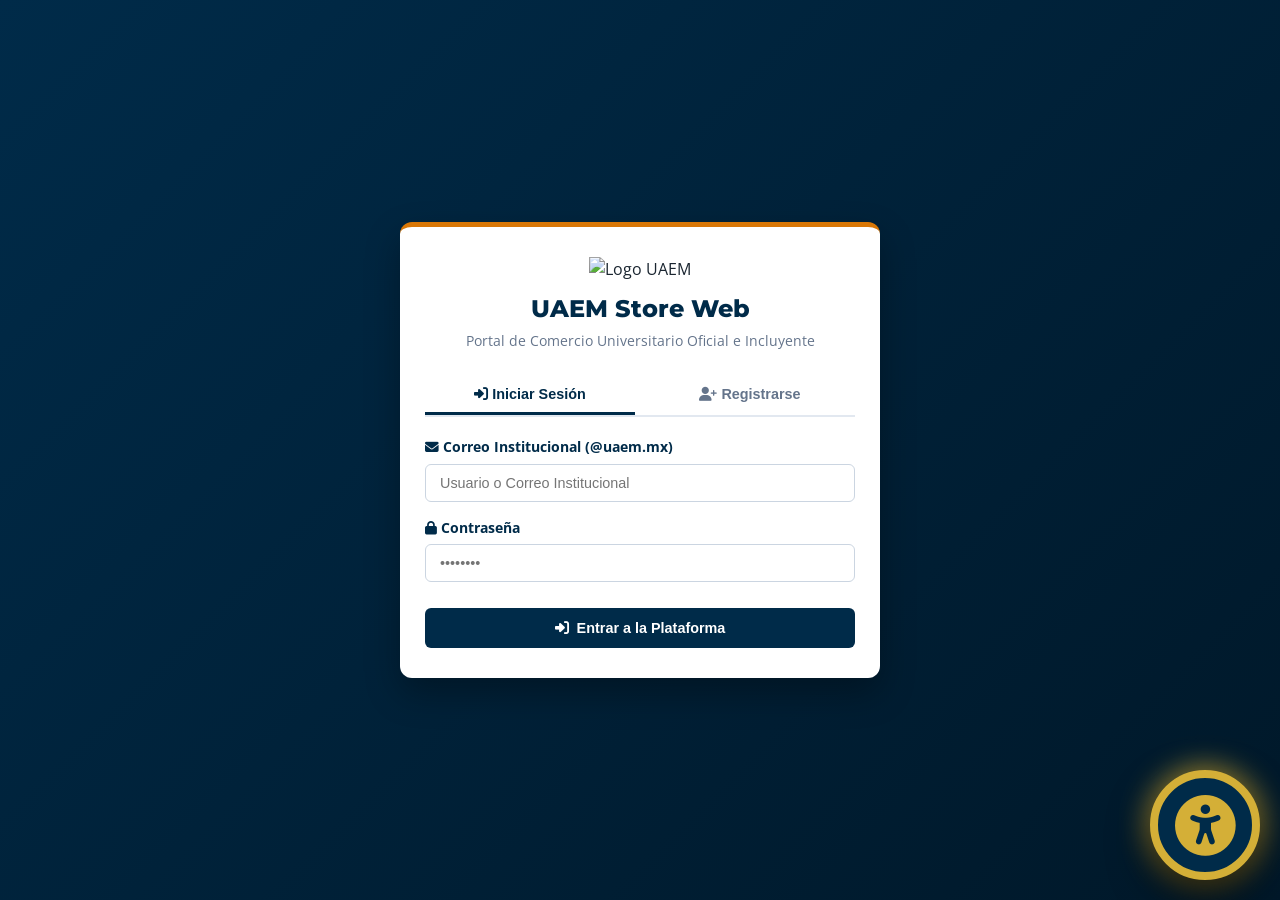
==== admin.html @ b70defae "Admin agregado y modificacion en accesibilidad" ====
<!DOCTYPE html>
<html lang="es">
<head>
  <meta charset="UTF-8">
  <meta name="viewport" content="width=device-width, initial-scale=1.0">
  <title>UAEM Store Web - Panel de Administración</title>
  
  <link href="https://fonts.googleapis.com/css2?family=Montserrat:wght@400;500;600;700;800&family=Open+Sans:wght@400;500;600&display=swap" rel="stylesheet">
  <link rel="stylesheet" href="https://cdnjs.cloudflare.com/ajax/libs/font-awesome/6.4.0/css/all.min.css">
  <link rel="stylesheet" href="main.css">
  <link rel="stylesheet" href="admin.css">

  <!-- Chart.js para las gráficas -->
  <script src="https://cdn.jsdelivr.net/npm/chart.js"></script>
  <!-- Supabase & SweetAlert2 -->
  <script src="https://cdn.jsdelivr.net/npm/@supabase/supabase-js@2"></script>
  <script src="https://cdn.jsdelivr.net/npm/sweetalert2@11"></script>
</head>
<body>

  <header>
    <!-- Navbar estándar -->
    <div class="navbar">
      <a href="index.html" class="brand">
        <img src="https://upload.wikimedia.org/wikipedia/commons/2/25/Logo_uaem_morelos.png" alt="Escudo UAEM">
        <div><div class="brand-title">UAEM <span>Store Admin</span></div></div>
      </a>
      <div class="nav-actions">
        <a href="index.html" class="nav-btn"><i class="fa-solid fa-store"></i> Ir al Catálogo</a>
        <a href="admin.html" class="nav-btn active"><i class="fa-solid fa-chart-line"></i> Panel Admin</a>
        <button class="btn-logout-navbar" onclick="logout()"><i class="fa-solid fa-right-from-bracket"></i> Salir</button>
      </div>
    </div>
  </header>

  <main>
    <h2><i class="fa-solid fa-user-shield"></i> Panel de Control Universitario</h2>
    
    <!-- Tarjetas de Resumen (KPIs) -->
    <div class="admin-kpi-grid">
      <div class="kpi-card">
        <i class="fa-solid fa-chart-bar"></i>
        <div>
          <span class="kpi-title">Ventas Totales</span>
          <h3 id="kpiTotalSales">$0.00 MXN</h3>
        </div>
      </div>
      <div class="kpi-card">
        <i class="fa-solid fa-boxes-stacked"></i>
        <div>
          <span class="kpi-title">Productos Publicados</span>
          <h3 id="kpiTotalProducts">0</h3>
        </div>
      </div>
      <div class="kpi-card">
        <i class="fa-solid fa-users"></i>
        <div>
          <span class="kpi-title">Usuarios Activos</span>
          <h3 id="kpiTotalUsers">0</h3>
        </div>
      </div>
    </div>

    <!-- Contenedor de la Gráfica de Ventas -->
    <div class="table-container" style="margin-top: 25px;">
      <div class="table-header">
        <h2><i class="fa-solid fa-chart-line"></i> Histórico de Ventas por Día</h2>
      </div>
      <div style="position: relative; height: 350px; width: 100%;">
        <canvas id="salesChart"></canvas>
      </div>
    </div>
  </main>

  <script src="main.js"></script>
  <script src="admin.js"></script>
</body>
</html>
---- main.css ----
:root {
  --uaem-blue-dark: #001f3f;
  --uaem-blue-main: #002b49;
  --uaem-blue-light: #00407a;
  --uaem-blue-hover: #00569e;
  --uaem-gold: #d4af37;
  --uaem-white: #ffffff;
  --bg-gray: #f4f6f9;
  --card-bg: #ffffff;
  --text-main: #1a2530;
  --text-muted: #5a6e7f;
  --border-color: #cbd5e1;
  --danger: #d9534f;
  --success: #28a745;
  --radius: 10px;
  --shadow: 0 4px 15px rgba(0, 31, 63, 0.08);
  --app-font: 'Open Sans', sans-serif;
  --line-spacing: 1.5;
  --word-spacing: 0px;
  --letter-spacing: 0px;
}

* { box-sizing: border-box; margin: 0; padding: 0; }
html, body { 
  font-size: 100%; 
  scroll-behavior: auto !important;
  width: 100%;
  max-width: 100vw;
  overflow-x: hidden !important;
}
body {
  font-family: var(--app-font);
  background-color: var(--bg-gray);
  color: var(--text-main);
  min-height: 100vh;
  display: flex;
  flex-direction: column;
  line-height: var(--line-spacing);
  word-spacing: var(--word-spacing);
  letter-spacing: var(--letter-spacing);
  transition: background-color 0.3s, color 0.3s;
}
h1, h2, h3, h4, h5, h6 { font-family: 'Montserrat', sans-serif; }

/* MODO ACCESIBILIDAD Y CONTRASTES */
body.accessible-dyslexic { --app-font: Arial, Helvetica, sans-serif !important; font-weight: 500; }

body.high-contrast-dark {
  --bg-gray: #000000 !important;
  --card-bg: #121212 !important;
  --text-main: #ffffff !important;
  --text-muted: #ffff00 !important;
  --border-color: #ffd700 !important;
  --uaem-blue-dark: #000000 !important;
  --uaem-blue-main: #111111 !important;
  --uaem-blue-light: #222222 !important;
}

body.high-contrast-dark .card, 
body.high-contrast-dark .table-container,
body.high-contrast-dark .controls-card,
body.high-contrast-dark .auth-card,
body.high-contrast-dark .modal-card,
body.high-contrast-dark .accessibility-panel,
body.high-contrast-dark .acc-section-box {
  background-color: #0d0d0d !important;
  border: 2px solid #ffd700 !important;
  color: #ffffff !important;
}

body.high-contrast-dark .acc-tile { background-color: #121212 !important; border: 2px solid #ffd700 !important; color: #ffffff !important; }
body.high-contrast-dark .acc-tile i { color: #ffff00 !important; }
body.high-contrast-dark .acc-tile span { color: #ffffff !important; }
body.high-contrast-dark .acc-tile.active { background-color: #ffd700 !important; color: #000000 !important; }
body.high-contrast-dark .acc-tile.active i, body.high-contrast-dark .acc-tile.active span { color: #000000 !important; }
body.high-contrast-dark .acc-section-title { color: #ffff00 !important; }
body.high-contrast-dark .acc-section-sub { color: #ffffff !important; font-weight: 600 !important; }
body.high-contrast-dark .acc-pill-btn { background-color: #1a1a1a !important; color: #ffffff !important; border: 2px solid #ffd700 !important; }
body.high-contrast-dark .acc-pill-btn.active { background-color: #ffd700 !important; color: #000000 !important; font-weight: 800 !important; }
body.high-contrast-dark .acc-reset-btn { color: #ffff00 !important; }
body.high-contrast-dark .card-title, body.high-contrast-dark h2, body.high-contrast-dark h3, body.high-contrast-dark h4, body.high-contrast-dark th, body.high-contrast-dark .card-price, body.high-contrast-dark .auth-header h2, body.high-contrast-dark .form-group label { color: #ffff00 !important; }
body.high-contrast-dark .auth-header p, body.high-contrast-dark .auth-toggle { color: #ffffff !important; }
body.high-contrast-dark .form-control, body.high-contrast-dark select.form-control, body.high-contrast-dark input.form-control { background-color: #111111 !important; color: #ffffff !important; border: 2px solid #ffd700 !important; }
body.high-contrast-dark .form-control::placeholder { color: #fef08a !important; }
body.high-contrast-dark .btn-link-action { color: #ffff00 !important; text-decoration: underline !important; }
body.high-contrast-dark .pill { background-color: #1a1a1a !important; color: #ffffff !important; border: 1.5px solid #ffd700 !important; }
body.high-contrast-dark .pill.active { background-color: #ffd700 !important; color: #000000 !important; font-weight: 800 !important; }
body.high-contrast-dark .search-box input { background-color: #111111 !important; color: #ffffff !important; border: 2px solid #ffd700 !important; }
body.high-contrast-dark .seller-box { background: #181818 !important; border: 1.5px solid #ffd700 !important; border-left: 6px solid #ffd700 !important; }
body.high-contrast-dark .seller-name { color: #ffd700 !important; }
body.high-contrast-dark .seller-schedule { color: #38bdf8 !important; font-weight: 700 !important; }

body.high-contrast-light {
  --bg-gray: #ffffff !important;
  --card-bg: #ffffff !important;
  --text-main: #000000 !important;
  --text-muted: #002b49 !important;
  --border-color: #002b49 !important;
  --uaem-blue-dark: #001020 !important;
  --uaem-blue-main: #002b49 !important;
  --uaem-blue-light: #00407a !important;
}

body.high-contrast-light .card, body.high-contrast-light .controls-card, body.high-contrast-light .table-container { border: 2px solid #002b49 !important; }
html.filter-monochrome { filter: grayscale(100%) !important; }
body.highlight-links a, body.highlight-links button { outline: 4px dashed #d4af37 !important; outline-offset: 3px !important; }
body.highlight-headers h1, body.highlight-headers h2, body.highlight-headers h3, body.highlight-headers h4 { background-color: #fef08a !important; color: #000000 !important; padding: 2px 6px; border-radius: 4px; }
body.cursor-large-white, body.cursor-large-white * { cursor: url('data:image/svg+xml;utf8,<svg xmlns="http://www.w3.org/2000/svg" width="36" height="36" viewBox="0 0 24 24" fill="white" stroke="black" stroke-width="2"><path d="M3 3l7 18 3-7 7-3L3 3z"/></svg>'), auto !important; }
body.cursor-large-black, body.cursor-large-black * { cursor: url('data:image/svg+xml;utf8,<svg xmlns="http://www.w3.org/2000/svg" width="36" height="36" viewBox="0 0 24 24" fill="black" stroke="white" stroke-width="2"><path d="M3 3l7 18 3-7 7-3L3 3z"/></svg>'), auto !important; }
*:focus-visible { outline: 4px solid var(--uaem-gold) !important; outline-offset: 3px !important; }

/* AUTH Y COMPONENTES */
.auth-body {
  background: linear-gradient(135deg, rgba(0, 31, 63, 0.94) 0%, rgba(0, 43, 73, 0.96) 100%), 
              url('https://images.unsplash.com/photo-1541829070764-84a7d30dd3f3?auto=format&fit=crop&w=1920&q=80') center/cover no-repeat !important;
  min-height: 100vh;
  display: flex;
  align-items: center;
  justify-content: center;
  padding: 20px;
}
.auth-card {
  background: var(--uaem-white);
  width: 100%;
  max-width: 490px;
  border-radius: 12px;
  box-shadow: 0 15px 40px rgba(0,0,0,0.6);
  padding: 38px 32px;
  border-top: 7px solid var(--uaem-gold);
}
.auth-header { text-align: center; margin-bottom: 25px; }
.auth-header img { height: 78px; margin-bottom: 12px; }
.auth-header h2 { color: var(--uaem-blue-main); font-size: 1.55rem; font-weight: 800; }
.auth-header p { color: var(--text-muted); font-size: 0.9rem; margin-top: 4px; }

.form-group { margin-bottom: 18px; }
.form-group label { display: block; font-weight: 600; font-size: 0.85rem; color: var(--uaem-blue-main); margin-bottom: 6px; }
.form-control { width: 100%; padding: 11px 14px; border: 1.5px solid var(--border-color); border-radius: 6px; font-size: 0.95rem; transition: all 0.2s; }
.form-control:focus { outline: none; border-color: var(--uaem-blue-main); box-shadow: 0 0 0 3px rgba(0, 43, 73, 0.15); }
.btn { display: inline-flex; align-items: center; justify-content: center; gap: 8px; padding: 10px 18px; border-radius: 6px; font-weight: 600; font-size: 0.9rem; cursor: pointer; border: none; transition: background 0.2s, transform 0.1s; text-decoration: none; }
.btn-primary { background: var(--uaem-blue-main); color: var(--uaem-white); }
.btn-primary:hover { background: var(--uaem-blue-light); }
.btn-secondary { background: #e2e8f0; color: var(--text-main); }
.btn-secondary:hover { background: #cbd5e1; }
.btn-warning { background: var(--uaem-gold); color: var(--uaem-blue-dark); }
.btn-warning:hover { background: #c29d2b; }
.btn-danger { background: var(--danger); color: white; }
.btn-danger:hover { background: #b52a25; }
.btn-disabled { background: #cbd5e1; color: #64748b; cursor: not-allowed; }

.auth-toggle { text-align: center; margin-top: 20px; font-size: 0.88rem; color: var(--text-muted); }
.btn-link-action { background: none; border: none; color: var(--uaem-blue-main); font-weight: 800; font-size: 0.9rem; cursor: pointer; text-decoration: underline; padding: 4px 8px; border-radius: 4px; transition: color 0.2s, background 0.2s; }
.btn-link-action:hover { color: var(--uaem-blue-hover); background: rgba(0, 43, 73, 0.08); }

/* HEADER NAVBAR */
header { background: var(--uaem-blue-dark); color: var(--uaem-white); border-bottom: 3px solid var(--uaem-gold); position: sticky; top: 0; z-index: 1000; width: 100%; }
.navbar { max-width: 1300px; margin: 0 auto; padding: 12px 24px; display: flex; align-items: center; justify-content: space-between; gap: 15px; flex-wrap: wrap; }
.brand { display: flex; align-items: center; gap: 14px; text-decoration: none; color: white; }
.brand img { height: 48px; background: white; padding: 4px; border-radius: 6px; }
.brand-title { font-size: 1.35rem; font-weight: 800; letter-spacing: -0.5px; }
.brand-title span { color: var(--uaem-gold); }
.brand-sub { font-size: 0.72rem; opacity: 0.8; letter-spacing: 0.5px; }
.nav-actions { display: flex; align-items: center; gap: 8px; flex-wrap: wrap; }
.nav-btn { background: rgba(255,255,255,0.1); color: white; border: 1px solid rgba(255,255,255,0.2); padding: 8px 12px; border-radius: 6px; cursor: pointer; font-size: 0.85rem; font-weight: 600; display: flex; align-items: center; gap: 6px; transition: all 0.2s; text-decoration: none; }
.nav-btn:hover, .nav-btn.active { background: var(--uaem-blue-light); border-color: white; }
.badge { background: var(--uaem-gold); color: var(--uaem-blue-dark); font-weight: 800; font-size: 0.75rem; padding: 2px 7px; border-radius: 20px; }
.user-pill { display: flex; align-items: center; gap: 8px; background: rgba(255,255,255,0.08); padding: 6px 12px; border-radius: 30px; border: 1px solid rgba(255,255,255,0.15); }
.avatar { width: 32px; height: 32px; background: var(--uaem-gold); color: var(--uaem-blue-dark); border-radius: 50%; display: flex; align-items: center; justify-content: center; font-weight: 800; font-size: 0.85rem; }
.user-info { display: flex; flex-direction: column; }
.user-name { font-size: 0.85rem; font-weight: 700; }
.user-role { font-size: 0.7rem; opacity: 0.8; }
.user-bar { background: var(--uaem-blue-main); color: white; padding: 6px 24px; font-size: 0.8rem; display: flex; justify-content: space-between; border-bottom: 1px solid rgba(255,255,255,0.1); flex-wrap: wrap; gap: 10px; }

/* BOTÓN DESTACADO PARA CERRAR SESIÓN */
.btn-logout-navbar {
  display: inline-flex;
  align-items: center;
  gap: 6px;
  background-color: #dc2626;
  color: #ffffff;
  border: 2px solid #ef4444;
  padding: 8px 14px;
  border-radius: 8px;
  font-weight: 700;
  font-size: 0.85rem;
  cursor: pointer;
  transition: all 0.2s ease-in-out;
  box-shadow: 0 2px 8px rgba(220, 38, 38, 0.3);
}
.btn-logout-navbar:hover {
  background-color: #b91c1c;
  border-color: #fca5a5;
  transform: translateY(-1px);
  box-shadow: 0 4px 12px rgba(220, 38, 38, 0.5);
}
.btn-logout-navbar i { font-size: 1rem; }

body.high-contrast-dark .btn-logout-navbar {
  background-color: #991b1b !important;
  border: 2px solid #ffd700 !important;
  color: #ffffff !important;
}
body.high-contrast-dark .btn-logout-navbar:hover {
  background-color: #ffd700 !important;
  color: #000000 !important;
}

main { max-width: 1300px; margin: 0 auto; padding: 25px 24px; flex: 1; width: 100%; }

.controls-card { background: var(--card-bg); border-radius: var(--radius); padding: 20px; margin-bottom: 25px; box-shadow: var(--shadow); border: 1.5px solid var(--border-color); display: flex; flex-wrap: wrap; gap: 15px; align-items: center; justify-content: space-between; }
.search-box { flex: 1; min-width: 260px; position: relative; }
.search-box i { position: absolute; left: 14px; top: 50%; transform: translateY(-50%); color: var(--text-muted); }
.search-box input { padding-left: 40px; }
.filter-pills { display: flex; gap: 8px; flex-wrap: wrap; }
.pill { background: #edf2f7; color: var(--text-main); border: 1px solid #cbd5e1; padding: 7px 14px; border-radius: 20px; font-size: 0.85rem; font-weight: 600; cursor: pointer; transition: all 0.2s; }
.pill:hover, .pill.active { background: var(--uaem-blue-main); color: white; border-color: var(--uaem-blue-main); }

.grid { display: grid; grid-template-columns: repeat(auto-fill, minmax(280px, 1fr)); gap: 22px; }
.card { background: var(--card-bg); border-radius: var(--radius); overflow: hidden; box-shadow: var(--shadow); border: 1.5px solid var(--border-color); display: flex; flex-direction: column; transition: transform 0.2s, box-shadow 0.2s; }
.card:hover { transform: translateY(-4px); box-shadow: 0 8px 25px rgba(0, 31, 63, 0.12); }
.card.out-of-stock { filter: grayscale(100%); opacity: 0.75; background: #f1f5f9; }
.card-img-wrap { position: relative; height: 180px; background: #e2e8f0; }
.card-img { width: 100%; height: 100%; object-fit: cover; }
.category-tag { position: absolute; top: 10px; right: 10px; background: rgba(0, 31, 63, 0.85); color: white; font-size: 0.7rem; font-weight: 700; text-transform: uppercase; padding: 4px 8px; border-radius: 4px; }
.soldout-tag { position: absolute; top: 10px; left: 10px; background: #d9534f; color: white; font-size: 0.75rem; font-weight: 800; text-transform: uppercase; padding: 4px 10px; border-radius: 4px; }
.card-body { padding: 18px; flex: 1; display: flex; flex-direction: column; justify-content: space-between; }
.card-title { font-size: 1rem; font-weight: 700; color: var(--uaem-blue-main); margin-bottom: 6px; line-height: 1.3; }
.card-price { font-size: 1.25rem; font-weight: 800; color: var(--text-main); margin-bottom: 12px; }

.seller-box { background: #f8fafc; border-radius: 6px; padding: 10px; border: 1px solid #cbd5e1; border-left: 4px solid var(--uaem-blue-main); margin-bottom: 15px; font-size: 0.8rem; }
.seller-name { font-weight: 700; color: var(--uaem-blue-main); display: flex; align-items: center; gap: 5px; }
.seller-faculty { color: var(--text-muted); font-size: 0.75rem; margin-top: 2px; }
.seller-schedule { color: #00569e; font-size: 0.75rem; margin-top: 4px; font-weight: 600; display: flex; align-items: center; gap: 4px; }

/* ESTILOS DEL PUNTO DE ENTREGA SEGURO EN TARJETA */
.seller-location {
  color: #059669;
  font-size: 0.75rem;
  margin-top: 5px;
  font-weight: 700;
  display: flex;
  align-items: center;
  gap: 5px;
}

body.high-contrast-dark .seller-location {
  color: #4ade80 !important;
}

.card-footer { display: flex; justify-content: space-between; align-items: center; margin-top: auto; gap: 10px; }
.stock-info { font-size: 0.78rem; font-weight: 600; color: var(--text-muted); }
.stock-info.low { color: var(--danger); font-weight: 800; }

.table-container { background: white; border-radius: var(--radius); box-shadow: var(--shadow); border: 1.5px solid var(--border-color); padding: 25px; margin-bottom: 25px; }
.table-header { display: flex; justify-content: space-between; align-items: center; margin-bottom: 20px; border-bottom: 2px solid var(--bg-gray); padding-bottom: 15px; }
.table-header h2 { color: var(--uaem-blue-main); font-size: 1.4rem; font-weight: 700; }
table { width: 100%; border-collapse: collapse; margin-bottom: 20px; }
th { text-align: left; padding: 12px; background: #f1f5f9; color: var(--uaem-blue-main); font-weight: 700; font-size: 0.85rem; }
td { padding: 14px 12px; border-bottom: 1px solid #e2e8f0; font-size: 0.9rem; vertical-align: middle; }
.cart-summary { display: flex; justify-content: flex-end; align-items: center; gap: 20px; font-size: 1.2rem; font-weight: 800; }

.modal-overlay { position: fixed; top: 0; left: 0; right: 0; bottom: 0; background: rgba(0, 31, 63, 0.75); z-index: 9998; display: none; align-items: center; justify-content: center; padding: 20px; }
.modal-overlay.active { display: flex; }
.modal-card { background: white; width: 100%; max-width: 550px; border-radius: var(--radius); padding: 30px; box-shadow: 0 10px 30px rgba(0,0,0,0.3); max-height: 90vh; overflow-y: auto; }
.modal-header { display: flex; justify-content: space-between; align-items: center; margin-bottom: 20px; }
.modal-header h3 { color: var(--uaem-blue-main); font-size: 1.3rem; }
.close-modal { cursor: pointer; font-size: 1.3rem; color: var(--text-muted); }
.table-input { width: 90px; padding: 6px; border: 1px solid var(--border-color); border-radius: 4px; font-weight: 700; }

footer { background: var(--uaem-blue-dark); color: white; text-align: center; padding: 20px; margin-top: auto; font-size: 0.85rem; border-top: 3px solid var(--uaem-gold); }
.empty-state { text-align: center; padding: 50px 20px; color: var(--text-muted); }
.empty-state i { font-size: 3rem; margin-bottom: 15px; opacity: 0.4; color: var(--uaem-blue-main); }
.pay-badge { display: inline-flex; align-items: center; gap: 5px; padding: 4px 10px; border-radius: 20px; font-size: 0.75rem; font-weight: 700; }
.pay-cash { background: #dcfce7; color: #166534; }
.pay-transfer { background: #dbeafe; color: #1e40af; }
.status-badge-success { display: inline-flex; align-items: center; gap: 6px; padding: 6px 14px; border-radius: 20px; font-size: 0.8rem; font-weight: 700; background: #28a745; color: #ffffff; box-shadow: 0 2px 6px rgba(40, 167, 69, 0.25); }
.out-alert { background: #fee2e2; color: #991b1b; padding: 4px 8px; border-radius: 4px; font-size: 0.75rem; font-weight: 700; display: inline-flex; align-items: center; gap: 5px; margin-top: 4px; }

/* ACCESIBILIDAD FLOTANTE */
.btn-accessibility-floating { 
  position: fixed !important; 
  bottom: 30px !important; 
  right: 30px !important; 
  width: 160px !important;        /* Aumentado a 160px */
  height: 160px !important;       /* Aumentado a 160px */
  border-radius: 50% !important; 
  background: var(--uaem-blue-main) !important; 
  color: var(--uaem-gold) !important; 
  border: 8px solid var(--uaem-gold) !important; /* Borde más grueso para resaltar */
  font-size: 5.5rem !important;    /* Icono ultra grande */
  cursor: pointer !important; 
  z-index: 2147483647 !important; 
  pointer-events: auto !important; 
  box-shadow: 0 15px 40px rgba(0, 0, 0, 0.8), 0 0 30px rgba(212, 175, 55, 1) !important; 
  display: flex !important; 
  align-items: center !important; 
  justify-content: center !important; 
  transition: transform 0.2s, background 0.2s !important; 
}

.btn-accessibility-floating:hover { 
  transform: scale(1.05) !important; 
  background: var(--uaem-blue-light) !important; 
}

.accessibility-panel { position: fixed !important; bottom: 105px !important; right: 20px !important; width: 500px; max-width: 92vw; max-height: 80vh; overflow-y: auto; background: var(--uaem-white); border-radius: 16px; box-shadow: 0 15px 45px rgba(0,0,0,0.45); border: 3px solid var(--uaem-gold); padding: 20px; z-index: 2147483646 !important; pointer-events: auto !important; display: none; flex-direction: column; gap: 16px; }
.accessibility-panel.active { display: flex; }
.acc-header { text-align: center; background: var(--uaem-blue-main); color: white; padding: 12px; border-radius: 12px 12px 8px 8px; font-size: 1.25rem; font-weight: 800; letter-spacing: 0.5px; margin: -20px -20px 10px -20px; border-bottom: 3px solid var(--uaem-gold); }
.acc-grid { display: grid; grid-template-columns: repeat(3, 1fr); gap: 10px; }
.acc-tile { background: #ffffff; border: 2px solid #cbd5e1; border-radius: 10px; padding: 12px 6px; display: flex; flex-direction: column; align-items: center; justify-content: center; text-align: center; cursor: pointer; min-height: 95px; transition: all 0.2s; gap: 6px; }
.acc-tile:hover { border-color: var(--uaem-blue-main); background: #eef6ff; }
.acc-tile.active { background: var(--uaem-blue-main); color: white; border-color: var(--uaem-gold); }
.acc-tile i { font-size: 1.5rem; color: #00407a; }
.acc-tile.active i { color: var(--uaem-gold); }
.acc-tile span { font-size: 0.8rem; font-weight: 700; line-height: 1.2; }
.acc-section-box { background: #f8fafc; border: 1.5px solid #cbd5e1; border-radius: 10px; padding: 14px; }
.acc-section-title { font-size: 1rem; font-weight: 800; color: var(--uaem-blue-main); display: flex; align-items: center; gap: 8px; margin-bottom: 4px; }
.acc-section-sub { font-size: 0.8rem; color: var(--text-muted); margin-bottom: 10px; }
.acc-pill-group { display: flex; gap: 6px; margin-bottom: 10px; flex-wrap: wrap; }
.acc-pill-btn { flex: 1 1 45%; padding: 8px; border: 1.5px solid #cbd5e1; background: white; border-radius: 20px; font-size: 0.78rem; font-weight: 700; cursor: pointer; text-align: center; }
.acc-pill-btn.active { background: var(--uaem-blue-main); color: white; border-color: var(--uaem-blue-main); }
.acc-slider-row { display: flex; align-items: center; gap: 10px; }
.acc-slider-row input[type="range"] { flex: 1; height: 8px; accent-color: var(--uaem-blue-main); }
.acc-reset-btn { background: transparent; border: none; color: var(--uaem-blue-hover); font-size: 0.85rem; font-weight: 700; cursor: pointer; display: flex; align-items: center; justify-content: center; gap: 6px; margin-top: 10px; width: 100%; }

/* REGULACIONES MÓVILES (RESPONSIVE UX) */
@media (max-width: 768px) {
  .navbar {
    flex-direction: column;
    align-items: stretch;
    padding: 10px 14px;
    gap: 10px;
  }
  
  .brand {
    justify-content: center;
  }

  .nav-actions {
    display: grid;
    grid-template-columns: repeat(3, 1fr);
    gap: 6px;
    width: 100%;
  }

  .nav-btn {
    justify-content: center;
    padding: 8px 4px;
    font-size: 0.75rem;
    text-align: center;
  }

  .user-pill {
    grid-column: span 2;
    justify-content: center;
  }

  .btn-logout-navbar {
    grid-column: span 1;
    justify-content: center;
    padding: 6px 10px;
    font-size: 0.8rem;
  }

  .user-bar {
    flex-direction: column;
    text-align: center;
    gap: 4px;
    font-size: 0.75rem;
  }

  .controls-card {
    padding: 12px;
    gap: 12px;
  }

  .search-box {
    width: 100%;
  }

  .filter-pills {
    display: flex;
    overflow-x: auto;
    white-space: nowrap;
    padding-bottom: 6px;
    width: 100%;
    -webkit-overflow-scrolling: touch;
  }

  .pill {
    flex: 0 0 auto;
    font-size: 0.8rem;
    padding: 6px 12px;
  }

  .grid {
    grid-template-columns: 1fr;
    gap: 16px;
  }

  .card-img-wrap {
    height: 200px;
  }

  .table-container {
    padding: 14px 10px;
    overflow-x: auto;
    -webkit-overflow-scrolling: touch;
  }

  table {
    min-width: 600px;
  }

  .modal-card {
    width: 95vw;
    padding: 20px 14px;
    max-height: 85vh;
  }

  .btn-accessibility-floating {
    width: 55px !important;
    height: 55px !important;
    font-size: 1.6rem !important;
    bottom: 15px !important;
    right: 15px !important;
  }

  .accessibility-panel {
    right: 2.5vw !important;
    width: 95vw;
    bottom: 80px !important;
    max-height: 75vh;
    padding: 14px;
  }

  .acc-grid {
    grid-template-columns: repeat(2, 1fr);
    gap: 8px;
  }
}

.btn-accessibility-floating {
    width: 110px !important;
    height: 110px !important;
    font-size: 3.8rem !important;
    bottom: 20px !important;
    right: 20px !important;
}

/* ==========================================
   POSICIONAMIENTO Y ESTILOS DEL MENÚ ADMIN (3 PUNTOS)
   ========================================== */
.card {
  overflow: visible !important; /* Permite que el menú desplegable no se corte */
}

.admin-dropdown {
  position: absolute;
  top: 10px;
  left: 10px;
  z-index: 50;
}

.btn-admin-dots {
  background: #002b49 !important;
  color: #ffffff !important;
  border: 2px solid #d4af37 !important;
  width: 34px !important;
  height: 34px !important;
  border-radius: 50% !important;
  cursor: pointer !important;
  display: flex !important;
  align-items: center !important;
  justify-content: center !important;
  font-size: 1rem !important;
  box-shadow: 0 4px 12px rgba(0,0,0,0.4) !important;
  transition: transform 0.2s !important;
}

.btn-admin-dots:hover {
  transform: scale(1.15) !important;
  background: #00407a !important;
}

.admin-dropdown-content {
  display: none;
  position: absolute;
  left: 0;
  top: 40px;
  background-color: #ffffff;
  min-width: 170px;
  box-shadow: 0px 10px 25px rgba(0,0,0,0.3);
  border-radius: 8px;
  border: 1.5px solid #cbd5e1;
  overflow: hidden;
  z-index: 100;
}

.admin-dropdown:hover .admin-dropdown-content {
  display: block;
}

.admin-dropdown-content a {
  color: #002b49;
  padding: 10px 14px;
  text-decoration: none;
  display: flex;
  align-items: center;
  gap: 8px;
  font-size: 0.82rem;
  font-weight: 700;
  cursor: pointer;
}

.admin-dropdown-content a:hover {
  background-color: #f1f5f9;
}
---- admin.css ----
/* admin.css - Estilos del Panel de Administración */

.admin-kpi-grid {
  display: grid;
  grid-template-columns: repeat(auto-fit, minmax(240px, 1fr));
  gap: 20px;
  margin-top: 20px;
}

.kpi-card {
  background: #ffffff;
  border-radius: var(--radius);
  padding: 20px;
  box-shadow: var(--shadow);
  border: 1.5px solid var(--border-color);
  border-left: 5px solid var(--uaem-blue-main);
  display: flex;
  align-items: center;
  gap: 15px;
}

.kpi-card i {
  font-size: 2.2rem;
  color: var(--uaem-blue-main);
}

.kpi-title {
  font-size: 0.82rem;
  color: var(--text-muted);
  font-weight: 600;
  text-transform: uppercase;
}

.kpi-card h3 {
  font-size: 1.4rem;
  color: var(--uaem-blue-main);
  font-weight: 800;
  margin-top: 2px;
}

/* Menú de 3 puntos en tarjetas */
.admin-dropdown {
  position: absolute;
  top: 10px;
  right: 10px;
  z-index: 10;
}

.btn-admin-dots {
  background: rgba(0, 0, 0, 0.65);
  color: white;
  border: none;
  width: 32px;
  height: 32px;
  border-radius: 50%;
  cursor: pointer;
  display: flex;
  align-items: center;
  justify-content: center;
}

.admin-dropdown-content {
  display: none;
  position: absolute;
  right: 0;
  background-color: white;
  min-width: 150px;
  box-shadow: 0px 8px 16px rgba(0,0,0,0.2);
  border-radius: 6px;
  overflow: hidden;
}

.admin-dropdown:hover .admin-dropdown-content {
  display: block;
}

.admin-dropdown-content a {
  color: #333;
  padding: 10px 14px;
  text-decoration: none;
  display: flex;
  align-items: center;
  gap: 8px;
  font-size: 0.82rem;
  font-weight: 600;
  cursor: pointer;
}

.admin-dropdown-content a:hover {
  background-color: #f1f5f9;
}

/* ==========================================
   ESTILOS DE MODERACIÓN (MENÚ DE 3 PUNTOS ADMIN)
   ========================================== */
.admin-dropdown {
  position: absolute;
  top: 8px;
  left: 8px;
  z-index: 20;
}

.btn-admin-dots {
  background: rgba(0, 43, 73, 0.9);
  color: #ffffff;
  border: 1.5px solid #d4af37;
  width: 32px;
  height: 32px;
  border-radius: 50%;
  cursor: pointer;
  display: flex;
  align-items: center;
  justify-content: center;
  font-size: 0.9rem;
  box-shadow: 0 4px 10px rgba(0,0,0,0.3);
  transition: transform 0.2s;
}

.btn-admin-dots:hover {
  transform: scale(1.1);
  background: #002b49;
}

.admin-dropdown-content {
  display: none;
  position: absolute;
  left: 0;
  top: 36px;
  background-color: #ffffff;
  min-width: 150px;
  box-shadow: 0px 8px 20px rgba(0,0,0,0.25);
  border-radius: 8px;
  border: 1px solid #cbd5e1;
  overflow: hidden;
  z-index: 30;
}

.admin-dropdown:hover .admin-dropdown-content {
  display: block;
}

.admin-dropdown-content a {
  color: #1a2530;
  padding: 10px 12px;
  text-decoration: none;
  display: flex;
  align-items: center;
  gap: 8px;
  font-size: 0.8rem;
  font-weight: 700;
  cursor: pointer;
  transition: background 0.15s;
}

.admin-dropdown-content a:hover {
  background-color: #f1f5f9;
}

/* ==========================================
   SOPORTE PARA ALTO CONTRASTE OSCURO EN ADMIN
   ========================================== */

/* Adaptación de tarjetas KPI en Alto Contraste */
body.high-contrast-dark .kpi-card {
  background-color: #0d0d0d !important;
  border: 2px solid #ffd700 !important;
  border-left: 6px solid #ffd700 !important;
  color: #ffffff !important;
}

body.high-contrast-dark .kpi-card i {
  color: #ffff00 !important;
}

body.high-contrast-dark .kpi-title {
  color: #ffffff !important;
  font-weight: 700 !important;
}

body.high-contrast-dark .kpi-card h3 {
  color: #ffff00 !important;
}

/* Adaptación del Contenedor de la Gráfica */
body.high-contrast-dark .table-container {
  background-color: #0d0d0d !important;
  border: 2px solid #ffd700 !important;
}

body.high-contrast-dark .table-header h2 {
  color: #ffff00 !important;
}
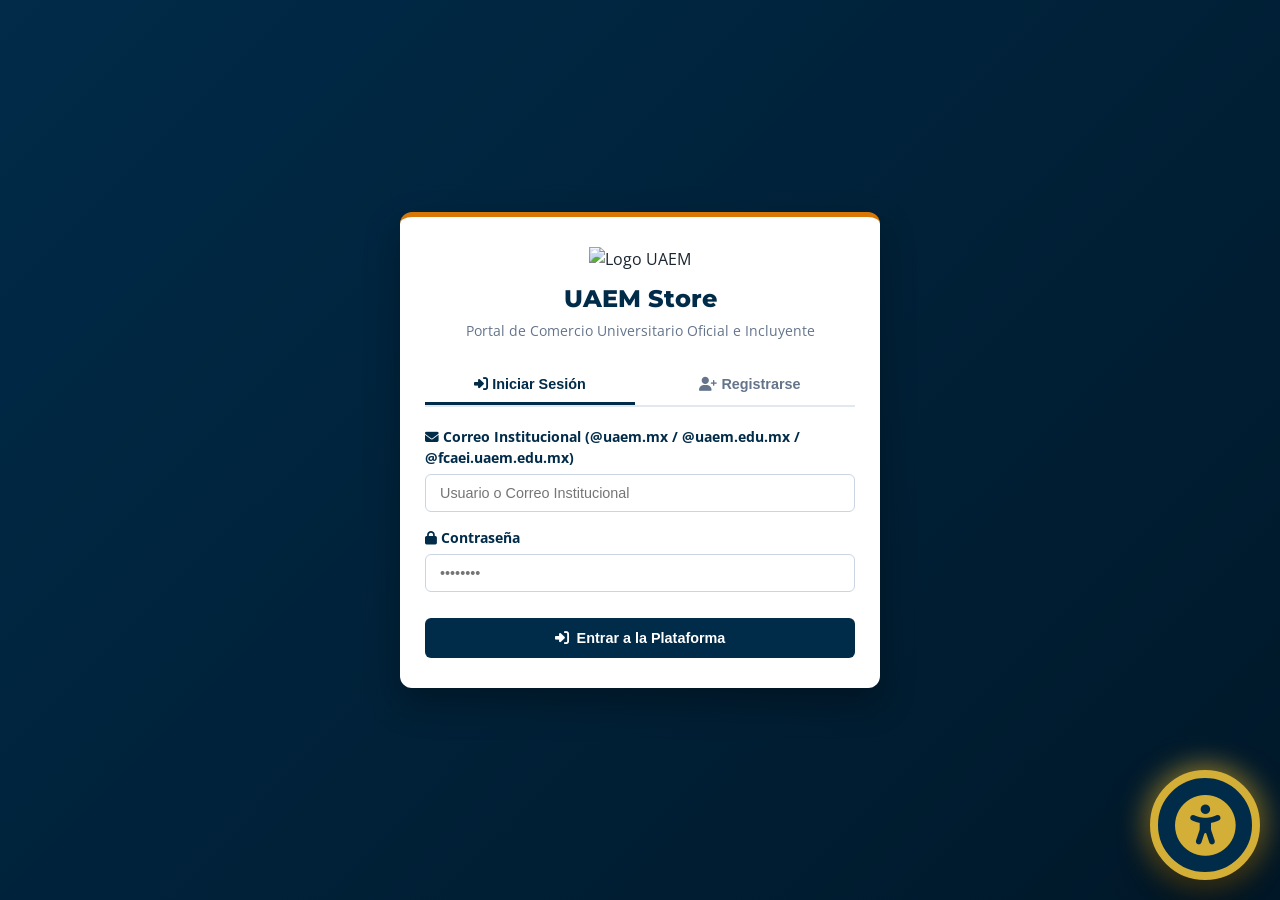
==== commit 5ba547f5: "proyecto final" ====
--- a/admin.html
+++ b/admin.html
@@ -19,16 +19,56 @@
 <body>
 
   <header>
-    <!-- Navbar estándar -->
     <div class="navbar">
       <a href="index.html" class="brand">
         <img src="https://upload.wikimedia.org/wikipedia/commons/2/25/Logo_uaem_morelos.png" alt="Escudo UAEM">
-        <div><div class="brand-title">UAEM <span>Store Admin</span></div></div>
+        <div class="brand-title">UAEM <span>Store</span></div>
       </a>
       <div class="nav-actions">
         <a href="index.html" class="nav-btn"><i class="fa-solid fa-store"></i> Ir al Catálogo</a>
         <a href="admin.html" class="nav-btn active"><i class="fa-solid fa-chart-line"></i> Panel Admin</a>
-        <button class="btn-logout-navbar" onclick="logout()"><i class="fa-solid fa-right-from-bracket"></i> Salir</button>
+
+        <!-- MENÚ DESPLEGABLE DE USUARIO (NOTIFICACIONES + CERRAR SESIÓN) -->
+        <div class="user-menu-wrapper" id="userMenuWrapper">
+          <button type="button" class="user-pill user-pill-btn" id="userPillBtn" onclick="toggleUserMenu(event)" aria-expanded="false">
+            <div class="avatar-wrap">
+              <div class="avatar" id="userAvatar">AU</div>
+              <span class="user-notif-dot" id="userNotifDot" style="display:none;"></span>
+            </div>
+            <div class="user-info" style="text-align:left;">
+              <span class="user-name" id="userNameDisplay">Administrador UAEM</span>
+              <span class="user-role" id="userRoleDisplay">Administrador / Moderador UAEM</span>
+            </div>
+            <i class="fa-solid fa-chevron-down user-chevron"></i>
+          </button>
+
+          <div class="user-dropdown" id="userDropdown">
+            <div class="notification-wrapper" id="navNotificaciones" style="position: relative; width: 100%;">
+              <button type="button" class="user-dropdown-item" onclick="toggleNotificationDropdown()" title="Notificaciones del Sistema">
+                <span style="display:flex; align-items:center; gap:8px;">
+                  <i class="fa-solid fa-bell" style="color:var(--uaem-gold);"></i> Notificaciones UAEM
+                </span>
+                <span class="badge" id="notifBadge" style="display: none;">0</span>
+              </button>
+              
+              <div class="notification-dropdown" id="notifDropdown">
+                <div class="notif-header">
+                  <span><i class="fa-solid fa-bell"></i> Notificaciones UAEM</span>
+                  <span style="font-size: 0.75rem; cursor: pointer; color: var(--uaem-gold);" onclick="clearNotifications()">Limpiar</span>
+                </div>
+                <div class="notif-body" id="notifListContainer"></div>
+              </div>
+            </div>
+
+            <div class="user-dropdown-divider" id="userMenuDivider"></div>
+
+            <button type="button" class="user-dropdown-item logout-item" onclick="logout()" title="Cerrar Sesión">
+              <span style="display:flex; align-items:center; gap:8px;">
+                <i class="fa-solid fa-right-from-bracket"></i> Cerrar Sesión
+              </span>
+            </button>
+          </div>
+        </div>
       </div>
     </div>
   </header>
--- a/main.css
+++ b/main.css
@@ -66,6 +66,18 @@
   background-color: #0d0d0d !important;
   border: 2px solid #ffd700 !important;
   color: #ffffff !important;
+}
+
+/* Corrección para los encabezados y celdas de tablas en Alto Contraste Oscuro */
+body.high-contrast-dark th {
+  background-color: #1a1a1a !important;
+  color: #ffff00 !important;
+  border-bottom: 2px solid #ffd700 !important;
+}
+
+body.high-contrast-dark td {
+  color: #ffffff !important;
+  border-bottom: 1px solid rgba(255, 215, 0, 0.2) !important;
 }
 
 body.high-contrast-dark .acc-tile { background-color: #121212 !important; border: 2px solid #ffd700 !important; color: #ffffff !important; }
@@ -515,4 +527,1005 @@
 
 .admin-dropdown-content a:hover {
   background-color: #f1f5f9;
+}
+
+/* ==========================================
+   CORRECCIÓN DEL CONTENEDOR DE NOTIFICACIONES
+   ========================================== */
+.notification-wrapper {
+  position: relative !important;
+  display: inline-block !important;
+}
+
+.notification-dropdown {
+  display: none;
+  position: absolute;
+  right: 0;
+  top: 100%; /* Se coloca exactamente debajo de la barra de navegación */
+  margin-top: 8px;
+  width: 320px;
+  max-height: 400px;
+  background: var(--card-bg, #ffffff);
+  border-radius: 12px;
+  box-shadow: 0 10px 30px rgba(0,0,0,0.35);
+  border: 2px solid var(--uaem-gold);
+  z-index: 9999;
+  flex-direction: column;
+  overflow: hidden;
+}
+
+.notification-dropdown.active {
+  display: flex !important;
+}
+
+.notif-header {
+  background: var(--uaem-blue-main);
+  color: #ffffff;
+  padding: 10px 14px;
+  font-weight: 700;
+  font-size: 0.85rem;
+  display: flex;
+  justify-content: space-between;
+  align-items: center;
+  border-bottom: 2px solid var(--uaem-gold);
+}
+
+.notif-body {
+  overflow-y: auto;
+  max-height: 330px;
+  padding: 4px;
+  background: inherit;
+}
+
+.notif-item {
+  padding: 10px 12px;
+  border-bottom: 1px solid #e2e8f0;
+  font-size: 0.8rem;
+  display: flex;
+  flex-direction: column;
+  gap: 4px;
+}
+
+.notif-title {
+  font-weight: 700;
+  color: var(--uaem-blue-main);
+  display: flex;
+  align-items: center;
+  gap: 6px;
+}
+
+.notif-msg {
+  color: var(--text-main);
+  line-height: 1.3;
+}
+
+.notif-date {
+  font-size: 0.68rem;
+  color: var(--text-muted);
+}
+
+.notif-empty {
+  text-align: center;
+  padding: 25px 15px;
+  color: var(--text-muted);
+  font-size: 0.8rem;
+}
+
+/* Soporte para Alto Contraste Oscuro */
+body.high-contrast-dark .notification-dropdown {
+  background: #0d0d0d !important;
+  border: 2px solid #ffd700 !important;
+}
+
+body.high-contrast-dark .notif-item {
+  border-bottom: 1px solid rgba(255, 215, 0, 0.2);
+}
+
+body.high-contrast-dark .notif-title {
+  color: #ffff00 !important;
+}
+
+body.high-contrast-dark .notif-msg {
+  color: #ffffff !important;
+}
+
+
+/* ==========================================
+   ESTILO EQUILIBRADO PARA EL BOTÓN DE NOTIFICACIONES
+   ========================================== */
+
+/* Botón de la campanita ligeramente más grande que el resto */
+.notification-wrapper button.nav-btn {
+    font-size: 1.15rem !important; 
+    padding: 10px 14px !important; 
+    min-width: 42px !important;
+    min-height: 42px !important;
+    border-radius: 8px !important; /* Bordes redondeados sutiles */
+    transition: all 0.2s ease;
+}
+
+/* Efecto hover suave */
+.notification-wrapper button.nav-btn:hover {
+    background-color: rgba(0, 43, 73, 0.08) !important;
+}
+
+/* Ajuste proporcional para el badge (número de notificaciones) */
+.notification-wrapper button.nav-btn .badge {
+    font-size: 0.7rem;
+    padding: 2px 5px;
+}
+
+/* ==========================================
+   SMART HEADER CON FIXED (MÁS CONFIABLE)
+   ========================================== */
+header {
+  position: fixed !important;
+  top: 0 !important;
+  left: 0 !important;
+  right: 0 !important;
+  width: 100% !important;
+  z-index: 1000 !important;
+  transition: transform 0.25s ease-in-out !important;
+}
+
+header.header-hidden {
+  transform: translateY(-100%) !important;
+}
+
+/* Compensa la altura del header fijo para que no tape el contenido */
+body:not(.auth-body) main {
+  padding-top: 120px !important;
+}
+
+@media (max-width: 768px) {
+  body:not(.auth-body) main {
+    padding-top: 175px !important;
+  }
+}
+
+/* ==========================================
+   MENÚ DESPLEGABLE DE USUARIO Y EFECTO NOTIFICACIÓN
+   ========================================== */
+.user-menu-wrapper {
+  position: relative;
+  display: inline-block;
+}
+
+.user-pill-btn {
+  cursor: pointer;
+  color: #ffffff;
+  transition: all 0.25s ease;
+}
+
+.user-pill-btn:hover {
+  background: rgba(255, 255, 255, 0.16);
+  border-color: var(--uaem-gold);
+}
+
+.user-chevron {
+  font-size: 0.72rem;
+  opacity: 0.85;
+  margin-left: 4px;
+  transition: transform 0.25s ease;
+}
+
+.user-menu-wrapper.open .user-chevron {
+  transform: rotate(180deg);
+}
+
+.avatar-wrap {
+  position: relative;
+  display: inline-flex;
+}
+
+/* Punto indicador en el avatar cuando hay notificaciones */
+.user-notif-dot {
+  position: absolute;
+  top: -2px;
+  right: -2px;
+  width: 11px;
+  height: 11px;
+  background-color: #ef4444;
+  border: 2px solid var(--uaem-blue-dark);
+  border-radius: 50%;
+  animation: pulseDot 1.6s infinite;
+}
+
+/* Efecto en todo el recuadro del nombre cuando tiene notificaciones */
+.user-pill-btn.has-notifications {
+  border-color: var(--uaem-gold) !important;
+  box-shadow: 0 0 12px rgba(212, 175, 55, 0.55);
+  animation: glowUserPill 2.2s infinite ease-in-out;
+}
+
+@keyframes pulseDot {
+  0%, 100% { transform: scale(1); opacity: 1; }
+  50% { transform: scale(1.28); opacity: 0.8; }
+}
+
+@keyframes glowUserPill {
+  0%, 100% { box-shadow: 0 0 8px rgba(212, 175, 55, 0.35); }
+  50% { box-shadow: 0 0 16px rgba(212, 175, 55, 0.85); }
+}
+
+/* Menú desplegable del usuario */
+.user-dropdown {
+  display: none;
+  position: absolute;
+  right: 0;
+  top: calc(100% + 10px);
+  min-width: 230px;
+  background: var(--card-bg, #ffffff);
+  border: 2px solid var(--uaem-gold);
+  border-radius: 12px;
+  box-shadow: 0 12px 30px rgba(0, 0, 0, 0.35);
+  padding: 6px;
+  z-index: 1200;
+  flex-direction: column;
+  gap: 4px;
+}
+
+.user-menu-wrapper.open .user-dropdown {
+  display: flex;
+}
+
+.user-dropdown-item {
+  width: 100%;
+  background: transparent;
+  border: none;
+  border-radius: 8px;
+  padding: 10px 12px;
+  font-size: 0.86rem;
+  font-weight: 700;
+  color: var(--uaem-blue-main);
+  display: flex;
+  align-items: center;
+  justify-content: space-between;
+  cursor: pointer;
+  transition: background 0.2s ease;
+}
+
+.user-dropdown-item:hover {
+  background: #f1f5f9;
+}
+
+.user-dropdown-item.logout-item {
+  color: #dc2626;
+}
+
+.user-dropdown-item.logout-item:hover {
+  background: #fee2e2;
+}
+
+.user-dropdown-divider {
+  height: 1px;
+  background: #e2e8f0;
+  margin: 2px 6px;
+}
+
+/* Asegura que el panel de notificaciones dentro del menú se vea bien posicionado */
+.user-dropdown .notification-dropdown {
+  right: 0;
+  top: calc(100% + 6px);
+}
+
+/* Soporte Alto Contraste Oscuro */
+body.high-contrast-dark .user-dropdown {
+  background: #0d0d0d !important;
+  border-color: #ffd700 !important;
+}
+
+body.high-contrast-dark .user-dropdown-item {
+  color: #ffff00 !important;
+}
+
+body.high-contrast-dark .user-dropdown-item:hover {
+  background: #1a1a1a !important;
+}
+
+body.high-contrast-dark .user-dropdown-item.logout-item {
+  color: #f87171 !important;
+}
+
+@media (max-width: 768px) {
+  .user-menu-wrapper {
+    grid-column: span 3;
+    width: 100%;
+  }
+  .user-pill-btn {
+    width: 100%;
+    justify-content: space-between;
+  }
+}
+
+/* ==========================================
+   ALINEACIÓN LIMPIA PARA MODO ADMINISTRADOR
+   ========================================== */
+/* ==========================================
+   SOLUCIÓN DEFINITIVA EN UNA SOLA FILA
+   ========================================== */
+header .navbar {
+  display: flex !important;
+  flex-direction: row !important;
+  flex-wrap: nowrap !important;
+  align-items: center !important;
+  justify-content: space-between !important;
+  gap: 12px !important;
+}
+
+header .brand {
+  flex-shrink: 0 !important;
+}
+
+header .nav-actions {
+  display: flex !important;
+  flex-direction: row !important;
+  flex-wrap: nowrap !important;
+  align-items: center !important;
+  justify-content: flex-end !important;
+  gap: 8px !important;
+  flex: 1 1 auto !important;
+  min-width: 0 !important;
+}
+
+header .nav-actions > .nav-btn,
+header .nav-actions > a.nav-btn {
+  display: inline-flex !important;
+  align-items: center !important;
+  width: auto !important;
+  height: 38px !important;
+  padding: 0 12px !important;
+  flex-shrink: 0 !important;
+  white-space: nowrap !important;
+}
+
+header .user-menu-wrapper {
+  display: inline-flex !important;
+  align-items: center !important;
+  flex-shrink: 0 !important;
+  width: auto !important;
+  height: auto !important;
+}
+
+header .user-pill-btn {
+  display: inline-flex !important;
+  align-items: center !important;
+  padding: 4px 10px !important;
+  height: 44px !important;
+  max-width: 240px !important;
+}
+
+header .user-info {
+  min-width: 0 !important;
+}
+
+header .user-name,
+header .user-role {
+  display: block !important;
+  white-space: nowrap !important;
+  overflow: hidden !important;
+  text-overflow: ellipsis !important;
+  max-width: 155px !important;
+}
+
+
+/* ==========================================
+   OCULTAR BOTONES DE CLIENTE PARA ADMINISTRADOR
+   ========================================== */
+body.is-admin-user header .nav-actions a[href="mis-compras.html"],
+body.is-admin-user header .nav-actions a[href="mis-productos.html"],
+body.is-admin-user header .nav-actions a[href="carrito.html"],
+body.is-admin-user header .nav-actions button[onclick*="openAddModal"] {
+  display: none !important;
+}
+
+
+/* ==========================================
+   CAJONCITO MÓVIL PARA SUBIR FOTO EN MODAL
+   ========================================== */
+.file-upload-box {
+  border: 2px dashed #94a3b8;
+  background: #f8fafc;
+  border-radius: 10px;
+  padding: 12px;
+  margin: 6px 0 12px 0;
+  transition: all 0.2s ease;
+}
+
+.file-upload-box:hover,
+.file-upload-box:focus-within {
+  border-color: var(--uaem-blue-main, #002b49);
+  background: #f1f5f9;
+}
+
+.file-upload-trigger {
+  display: flex;
+  align-items: center;
+  justify-content: center;
+  gap: 8px;
+  width: 100%;
+  min-height: 44px;
+  padding: 10px 14px;
+  border-radius: 8px;
+  background: var(--uaem-blue-main, #002b49);
+  color: #ffffff;
+  font-weight: 700;
+  font-size: 0.86rem;
+  cursor: pointer;
+  transition: transform 0.15s ease, background 0.2s ease;
+}
+
+.file-upload-trigger:hover {
+  background: var(--uaem-blue-dark, #001a2c);
+}
+
+.file-upload-trigger:active {
+  transform: scale(0.98);
+}
+
+.file-upload-name {
+  margin-top: 8px;
+  font-size: 0.78rem;
+  color: #475569;
+  word-break: break-all;
+  text-align: center;
+}
+
+body.high-contrast-dark .file-upload-box {
+  background: #141414 !important;
+  border-color: #ffd700 !important;
+}
+
+body.high-contrast-dark .file-upload-trigger {
+  background: #ffd700 !important;
+  color: #000000 !important;
+}
+
+body.high-contrast-dark .file-upload-name {
+  color: #ffff00 !important;
+}
+
+/* ==========================================
+   TARJETA LIGERA EN CATÁLOGO (ESCANEO RÁPIDO)
+   ========================================== */
+.product-card .category-badge,
+.product-card .product-badge,
+.product-card .product-meta,
+.product-card .seller-info {
+  display: none !important;
+}
+
+.product-card img,
+.product-card .product-title {
+  cursor: pointer;
+}
+
+
+/* ==========================================
+   FICHA DE PRODUCTO EN MODAL + ACCESIBILIDAD
+   ========================================== */
+.uaem-detail-popup {
+  border-radius: 14px !important;
+  padding: 20px !important;
+  max-width: 520px !important;
+}
+
+.uaem-detail-popup .swal2-title {
+  color: var(--uaem-blue-main, #002b49);
+  font-weight: 800;
+  font-size: 1.35rem;
+  line-height: 1.25;
+  margin-bottom: 10px;
+}
+
+.uaem-detail-modal {
+  text-align: left;
+  font-size: 0.92rem;
+  line-height: var(--line-spacing, 1.5);
+  word-spacing: var(--word-spacing, 0px);
+  letter-spacing: var(--letter-spacing, 0px);
+}
+
+.uaem-detail-img-wrap {
+  width: 100%;
+  background: #f8fafc;
+  border: 1px solid #e2e8f0;
+  border-radius: 10px;
+  padding: 8px;
+  margin-bottom: 14px;
+  display: flex;
+  justify-content: center;
+  align-items: center;
+}
+
+.uaem-detail-img {
+  width: 100%;
+  max-height: 230px;
+  object-fit: contain;
+  border-radius: 8px;
+}
+
+.uaem-detail-summary {
+  display: flex;
+  flex-wrap: wrap;
+  align-items: center;
+  justify-content: space-between;
+  gap: 8px;
+  background: #f1f5f9;
+  border-radius: 10px;
+  padding: 10px 14px;
+  margin-bottom: 12px;
+}
+
+.uaem-detail-price {
+  font-size: 1.2rem;
+  font-weight: 800;
+  color: var(--uaem-blue-main, #002b49);
+}
+
+.uaem-detail-pills {
+  display: flex;
+  flex-wrap: wrap;
+  gap: 6px;
+}
+
+.uaem-detail-pill {
+  font-size: 0.78rem;
+  font-weight: 700;
+  padding: 4px 10px;
+  border-radius: 999px;
+  background: #e2e8f0;
+  color: #1e293b;
+}
+
+.uaem-detail-meta-list {
+  display: flex;
+  flex-direction: column;
+  gap: 8px;
+  background: #ffffff;
+  border: 1px solid #e2e8f0;
+  border-radius: 10px;
+  padding: 12px 14px;
+}
+
+.uaem-detail-row {
+  display: flex;
+  align-items: flex-start;
+  gap: 10px;
+}
+
+.uaem-detail-row i {
+  margin-top: 3px;
+  width: 16px;
+  text-align: center;
+  color: var(--uaem-blue-main, #002b49);
+  flex-shrink: 0;
+}
+
+.uaem-detail-row .safe-icon {
+  color: #059669;
+}
+
+/* --- Contraste Alto Oscuro --- */
+body.high-contrast-dark .uaem-detail-popup {
+  background: #000000 !important;
+  color: #ffff00 !important;
+  border: 2px solid #ffd700 !important;
+}
+
+body.high-contrast-dark .uaem-detail-popup .swal2-title,
+body.high-contrast-dark .uaem-detail-price {
+  color: #ffd700 !important;
+}
+
+body.high-contrast-dark .uaem-detail-img-wrap,
+body.high-contrast-dark .uaem-detail-summary,
+body.high-contrast-dark .uaem-detail-meta-list {
+  background: #121212 !important;
+  border-color: #ffd700 !important;
+  color: #ffff00 !important;
+}
+
+body.high-contrast-dark .uaem-detail-pill {
+  background: #262626 !important;
+  color: #ffff00 !important;
+  border: 1px solid #ffd700;
+}
+
+body.high-contrast-dark .uaem-detail-row i,
+body.high-contrast-dark .uaem-detail-row .safe-icon {
+  color: #ffd700 !important;
+}
+
+/* --- Contraste Alto Claro --- */
+body.high-contrast-light .uaem-detail-popup {
+  background: #ffffff !important;
+  color: #000000 !important;
+  border: 2px solid #000000 !important;
+}
+
+body.high-contrast-light .uaem-detail-popup .swal2-title,
+body.high-contrast-light .uaem-detail-price {
+  color: #000000 !important;
+}
+
+body.high-contrast-light .uaem-detail-img-wrap,
+body.high-contrast-light .uaem-detail-summary,
+body.high-contrast-light .uaem-detail-meta-list {
+  background: #ffffff !important;
+  border-color: #000000 !important;
+  color: #000000 !important;
+}
+
+body.high-contrast-light .uaem-detail-pill {
+  background: #f1f5f9 !important;
+  color: #000000 !important;
+  border: 1px solid #000000;
+}
+
+body.high-contrast-light .uaem-detail-row i,
+body.high-contrast-light .uaem-detail-row .safe-icon {
+  color: #000000 !important;
+}
+
+/* --- Fuente Legible --- */
+body.accessible-dyslexic .uaem-detail-popup,
+body.accessible-dyslexic .uaem-detail-modal {
+  font-family: inherit;
+}
+
+
+/* ==========================================
+   MODAL MÉTODO DE PAGO + ACCESIBILIDAD
+   ========================================== */
+.uaem-pay-popup {
+  border-radius: 14px !important;
+  padding: 20px !important;
+  max-width: 480px !important;
+}
+
+.uaem-pay-popup .swal2-title {
+  color: var(--uaem-blue-main, #002b49);
+  font-weight: 800;
+  font-size: 1.3rem;
+  margin-bottom: 8px;
+}
+
+.uaem-pay-modal {
+  text-align: left;
+  margin-top: 8px;
+  line-height: var(--line-spacing, 1.5);
+  word-spacing: var(--word-spacing, 0px);
+  letter-spacing: var(--letter-spacing, 0px);
+}
+
+.uaem-pay-subtitle {
+  font-size: 0.9rem;
+  color: #475569;
+  margin-bottom: 14px;
+}
+
+.uaem-pay-options {
+  display: flex;
+  flex-direction: column;
+  gap: 10px;
+}
+
+.uaem-pay-option {
+  display: flex;
+  align-items: center;
+  gap: 12px;
+  padding: 12px 14px;
+  border: 2px solid #cbd5e1;
+  border-radius: 10px;
+  background: #f8fafc;
+  cursor: pointer;
+  transition: border-color 0.2s ease, background 0.2s ease;
+  min-height: 48px;
+}
+
+.uaem-pay-option:hover {
+  border-color: var(--uaem-blue-main, #002b49);
+  background: #f1f5f9;
+}
+
+.uaem-pay-option input[type="radio"] {
+  accent-color: var(--uaem-blue-main, #002b49);
+  width: 18px;
+  height: 18px;
+  flex-shrink: 0;
+  cursor: pointer;
+}
+
+.uaem-pay-text {
+  display: flex;
+  flex-direction: column;
+  gap: 2px;
+  font-size: 0.9rem;
+  font-weight: 700;
+  color: #0f172a;
+}
+
+.uaem-pay-desc {
+  font-size: 0.78rem;
+  font-weight: 500;
+  color: #64748b;
+}
+
+/* --- Contraste Alto Oscuro --- */
+body.high-contrast-dark .uaem-pay-popup {
+  background: #000000 !important;
+  color: #ffff00 !important;
+  border: 2px solid #ffd700 !important;
+}
+
+body.high-contrast-dark .uaem-pay-popup .swal2-title {
+  color: #ffd700 !important;
+}
+
+body.high-contrast-dark .uaem-pay-subtitle,
+body.high-contrast-dark .uaem-pay-text,
+body.high-contrast-dark .uaem-pay-desc {
+  color: #ffff00 !important;
+}
+
+body.high-contrast-dark .uaem-pay-option {
+  background: #121212 !important;
+  border-color: #ffd700 !important;
+}
+
+body.high-contrast-dark .uaem-pay-option input[type="radio"] {
+  accent-color: #ffd700;
+}
+
+/* --- Contraste Alto Claro --- */
+body.high-contrast-light .uaem-pay-popup {
+  background: #ffffff !important;
+  color: #000000 !important;
+  border: 2px solid #000000 !important;
+}
+
+body.high-contrast-light .uaem-pay-popup .swal2-title {
+  color: #000000 !important;
+}
+
+body.high-contrast-light .uaem-pay-subtitle,
+body.high-contrast-light .uaem-pay-text,
+body.high-contrast-light .uaem-pay-desc {
+  color: #000000 !important;
+}
+
+body.high-contrast-light .uaem-pay-option {
+  background: #ffffff !important;
+  border-color: #000000 !important;
+}
+
+body.high-contrast-light .uaem-pay-option input[type="radio"] {
+  accent-color: #000000;
+}
+
+
+/* ==========================================
+   BOTÓN "+ VENDER" DISTINTIVO + ACCESIBILIDAD
+   ========================================== */
+button[onclick*="openAddModal"].btn,
+button[onclick*="openAddModal"].nav-btn {
+  background: #059669 !important;
+  color: #ffffff !important;
+  border: 2px solid #047857 !important;
+  font-weight: 700 !important;
+  min-height: 40px;
+}
+
+button[onclick*="openAddModal"].btn:hover,
+button[onclick*="openAddModal"].nav-btn:hover {
+  background: #047857 !important;
+  color: #ffffff !important;
+}
+
+body.high-contrast-dark button[onclick*="openAddModal"].btn,
+body.high-contrast-dark button[onclick*="openAddModal"].nav-btn {
+  background: #ffd700 !important;
+  color: #000000 !important;
+  border: 2px solid #ffff00 !important;
+  font-weight: 800 !important;
+}
+
+body.high-contrast-light button[onclick*="openAddModal"].btn,
+body.high-contrast-light button[onclick*="openAddModal"].nav-btn {
+  background: #000000 !important;
+  color: #ffffff !important;
+  border: 2px solid #000000 !important;
+}
+
+/* ==========================================
+   MODAL EDITAR / REABASTECER + ACCESIBILIDAD
+   ========================================== */
+.uaem-edit-popup {
+  border-radius: 14px !important;
+  padding: 20px !important;
+  max-width: 520px !important;
+}
+
+.uaem-edit-modal {
+  text-align: left;
+  line-height: var(--line-spacing, 1.5);
+  word-spacing: var(--word-spacing, 0px);
+  letter-spacing: var(--letter-spacing, 0px);
+}
+
+.uaem-edit-label {
+  display: block;
+  font-weight: 700;
+  font-size: 0.85rem;
+  color: #002b49;
+  margin-top: 8px;
+}
+
+.uaem-edit-alert {
+  font-size: 0.82rem;
+  color: #991b1b;
+  background: #fee2e2;
+  padding: 8px 10px;
+  border-radius: 6px;
+  margin-bottom: 12px;
+}
+
+/* Contraste Alto Oscuro en modal Editar */
+body.high-contrast-dark .uaem-edit-popup {
+  background: #000000 !important;
+  color: #ffff00 !important;
+  border: 2px solid #ffd700 !important;
+}
+
+body.high-contrast-dark .uaem-edit-popup .swal2-title,
+body.high-contrast-dark .uaem-edit-label {
+  color: #ffd700 !important;
+}
+
+body.high-contrast-dark .uaem-edit-modal .swal2-input,
+body.high-contrast-dark .uaem-edit-modal .swal2-select,
+body.high-contrast-dark .uaem-edit-modal .swal2-textarea {
+  background: #141414 !important;
+  color: #ffff00 !important;
+  border: 2px solid #ffd700 !important;
+}
+
+body.high-contrast-dark .uaem-edit-alert {
+  background: #260808 !important;
+  color: #ffff00 !important;
+  border: 1px solid #ffd700;
+}
+
+/* Contraste Alto Claro en modal Editar */
+body.high-contrast-light .uaem-edit-popup {
+  background: #ffffff !important;
+  color: #000000 !important;
+  border: 2px solid #000000 !important;
+}
+
+body.high-contrast-light .uaem-edit-popup .swal2-title,
+body.high-contrast-light .uaem-edit-label {
+  color: #000000 !important;
+}
+
+body.high-contrast-light .uaem-edit-modal .swal2-input,
+body.high-contrast-light .uaem-edit-modal .swal2-select,
+body.high-contrast-light .uaem-edit-modal .swal2-textarea {
+  background: #ffffff !important;
+  color: #000000 !important;
+  border: 2px solid #000000 !important;
+}
+
+body.high-contrast-light .uaem-edit-alert {
+  background: #f1f5f9 !important;
+  color: #000000 !important;
+  border: 1px solid #000000;
+}
+
+/* ==========================================
+   MODAL VENDER / PUBLICAR + ACCESIBILIDAD
+   ========================================== */
+#productModal .modal-content,
+#productModal .modal-body,
+#productModal form {
+  line-height: var(--line-spacing, 1.5);
+  word-spacing: var(--word-spacing, 0px);
+  letter-spacing: var(--letter-spacing, 0px);
+}
+
+body.high-contrast-dark #productModal .modal-content {
+  background: #000000 !important;
+  color: #ffff00 !important;
+  border: 2px solid #ffd700 !important;
+}
+
+body.high-contrast-dark #productModal label,
+body.high-contrast-dark #productModal .modal-title,
+body.high-contrast-dark #productModal h3,
+body.high-contrast-dark #productModal h4 {
+  color: #ffd700 !important;
+}
+
+body.high-contrast-dark #productModal input,
+body.high-contrast-dark #productModal select,
+body.high-contrast-dark #productModal textarea,
+body.high-contrast-dark #productModal .form-control {
+  background: #141414 !important;
+  color: #ffff00 !important;
+  border: 2px solid #ffd700 !important;
+}
+
+body.high-contrast-dark #productModal [style*="background"],
+body.high-contrast-dark #productModal .seller-info,
+body.high-contrast-dark #productModal .vendor-box {
+  background: #141414 !important;
+  color: #ffff00 !important;
+  border: 1px solid #ffd700 !important;
+}
+
+body.high-contrast-light #productModal .modal-content {
+  background: #ffffff !important;
+  color: #000000 !important;
+  border: 2px solid #000000 !important;
+}
+
+body.high-contrast-light #productModal label,
+body.high-contrast-light #productModal .modal-title,
+body.high-contrast-light #productModal h3,
+body.high-contrast-light #productModal h4 {
+  color: #000000 !important;
+}
+
+body.high-contrast-light #productModal input,
+body.high-contrast-light #productModal select,
+body.high-contrast-light #productModal textarea,
+body.high-contrast-light #productModal .form-control {
+  background: #ffffff !important;
+  color: #000000 !important;
+  border: 2px solid #000000 !important;
+}
+
+
+/* ==========================================
+   PANEL ADMIN + ACCESIBILIDAD
+   ========================================== */
+body main h2,
+body .admin-kpi-grid,
+body .table-container {
+  line-height: var(--line-spacing, 1.5);
+  word-spacing: var(--word-spacing, 0px);
+  letter-spacing: var(--letter-spacing, 0px);
+}
+
+/* Contraste Alto Oscuro en Panel Admin */
+body.high-contrast-dark .kpi-card,
+body.high-contrast-dark .table-container {
+  background: #000000 !important;
+  color: #ffff00 !important;
+  border: 2px solid #ffd700 !important;
+}
+
+body.high-contrast-dark .kpi-title,
+body.high-contrast-dark .kpi-card h3,
+body.high-contrast-dark .kpi-card i,
+body.high-contrast-dark .table-header h2,
+body.high-contrast-dark main > h2 {
+  color: #ffd700 !important;
+}
+
+/* Contraste Alto Claro en Panel Admin */
+body.high-contrast-light .kpi-card,
+body.high-contrast-light .table-container {
+  background: #ffffff !important;
+  color: #000000 !important;
+  border: 2px solid #000000 !important;
+}
+
+body.high-contrast-light .kpi-title,
+body.high-contrast-light .kpi-card h3,
+body.high-contrast-light .kpi-card i,
+body.high-contrast-light .table-header h2,
+body.high-contrast-light main > h2 {
+  color: #000000 !important;
 }
